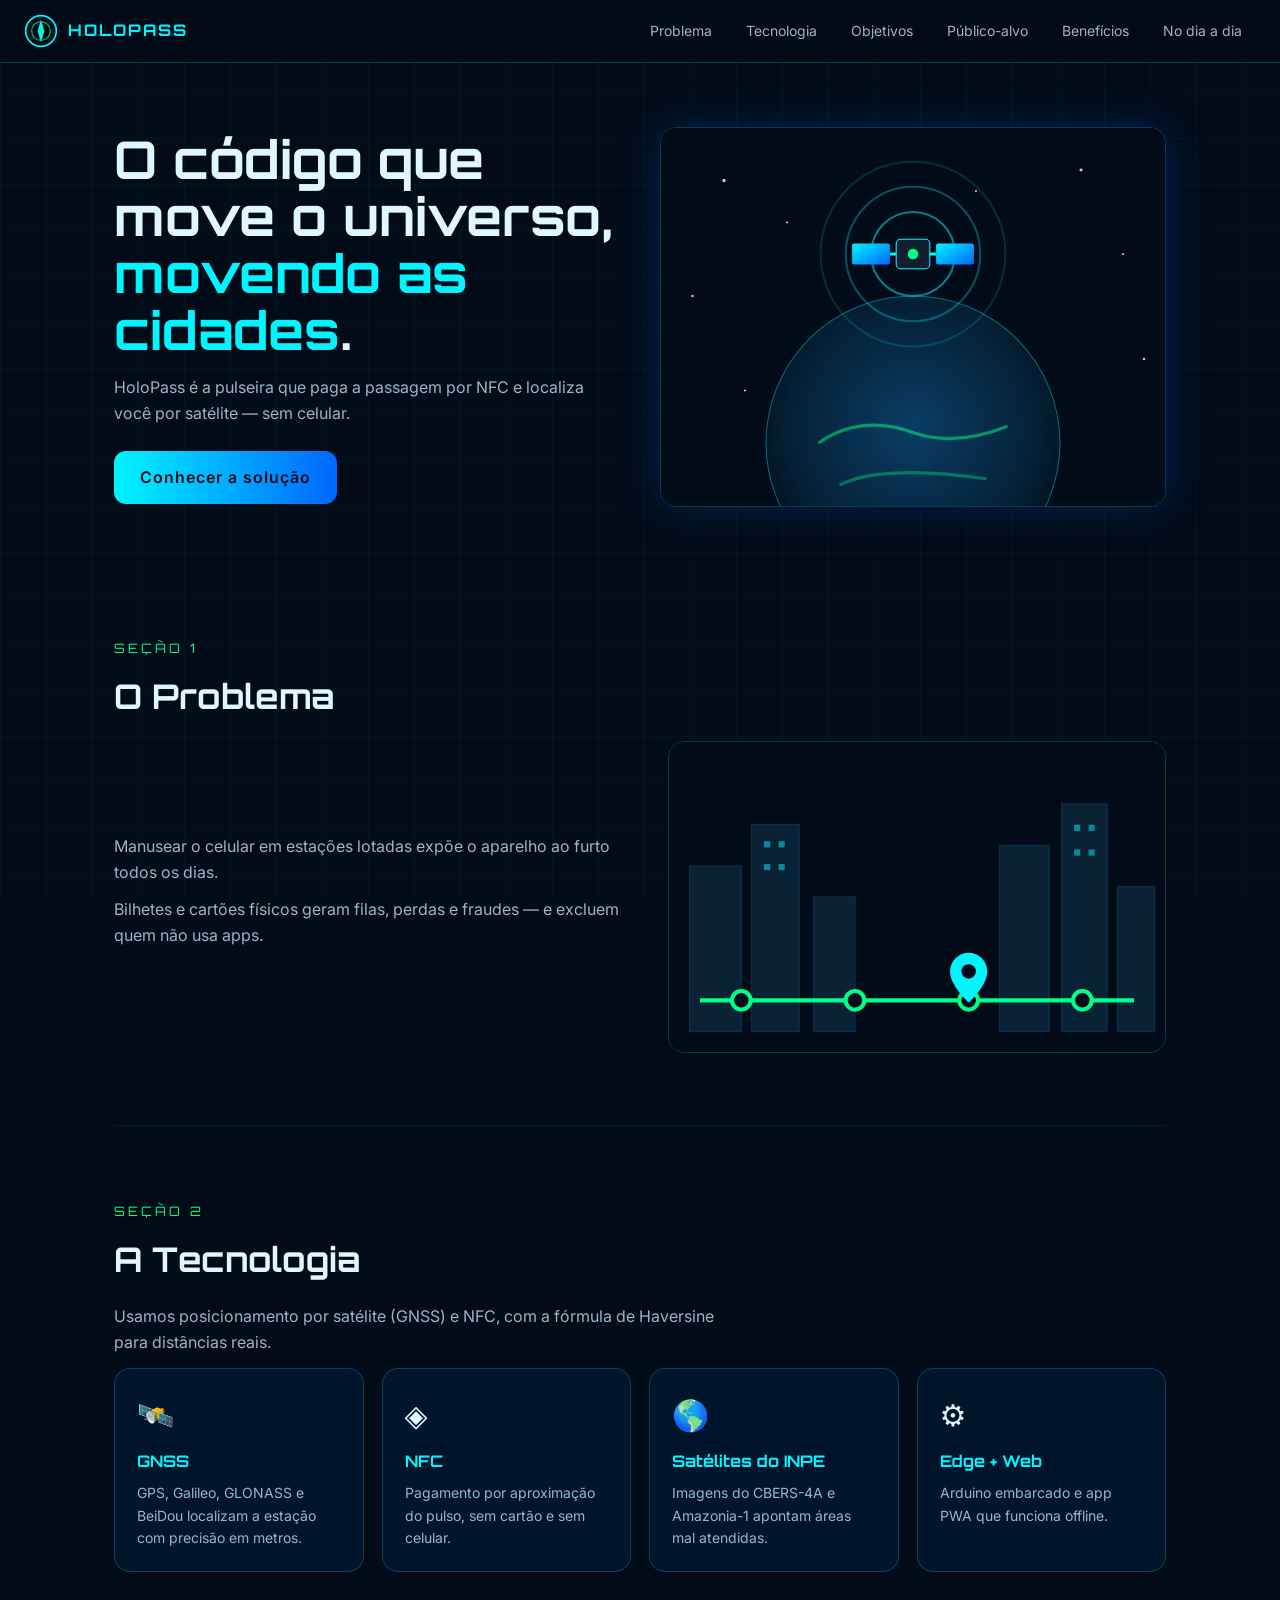
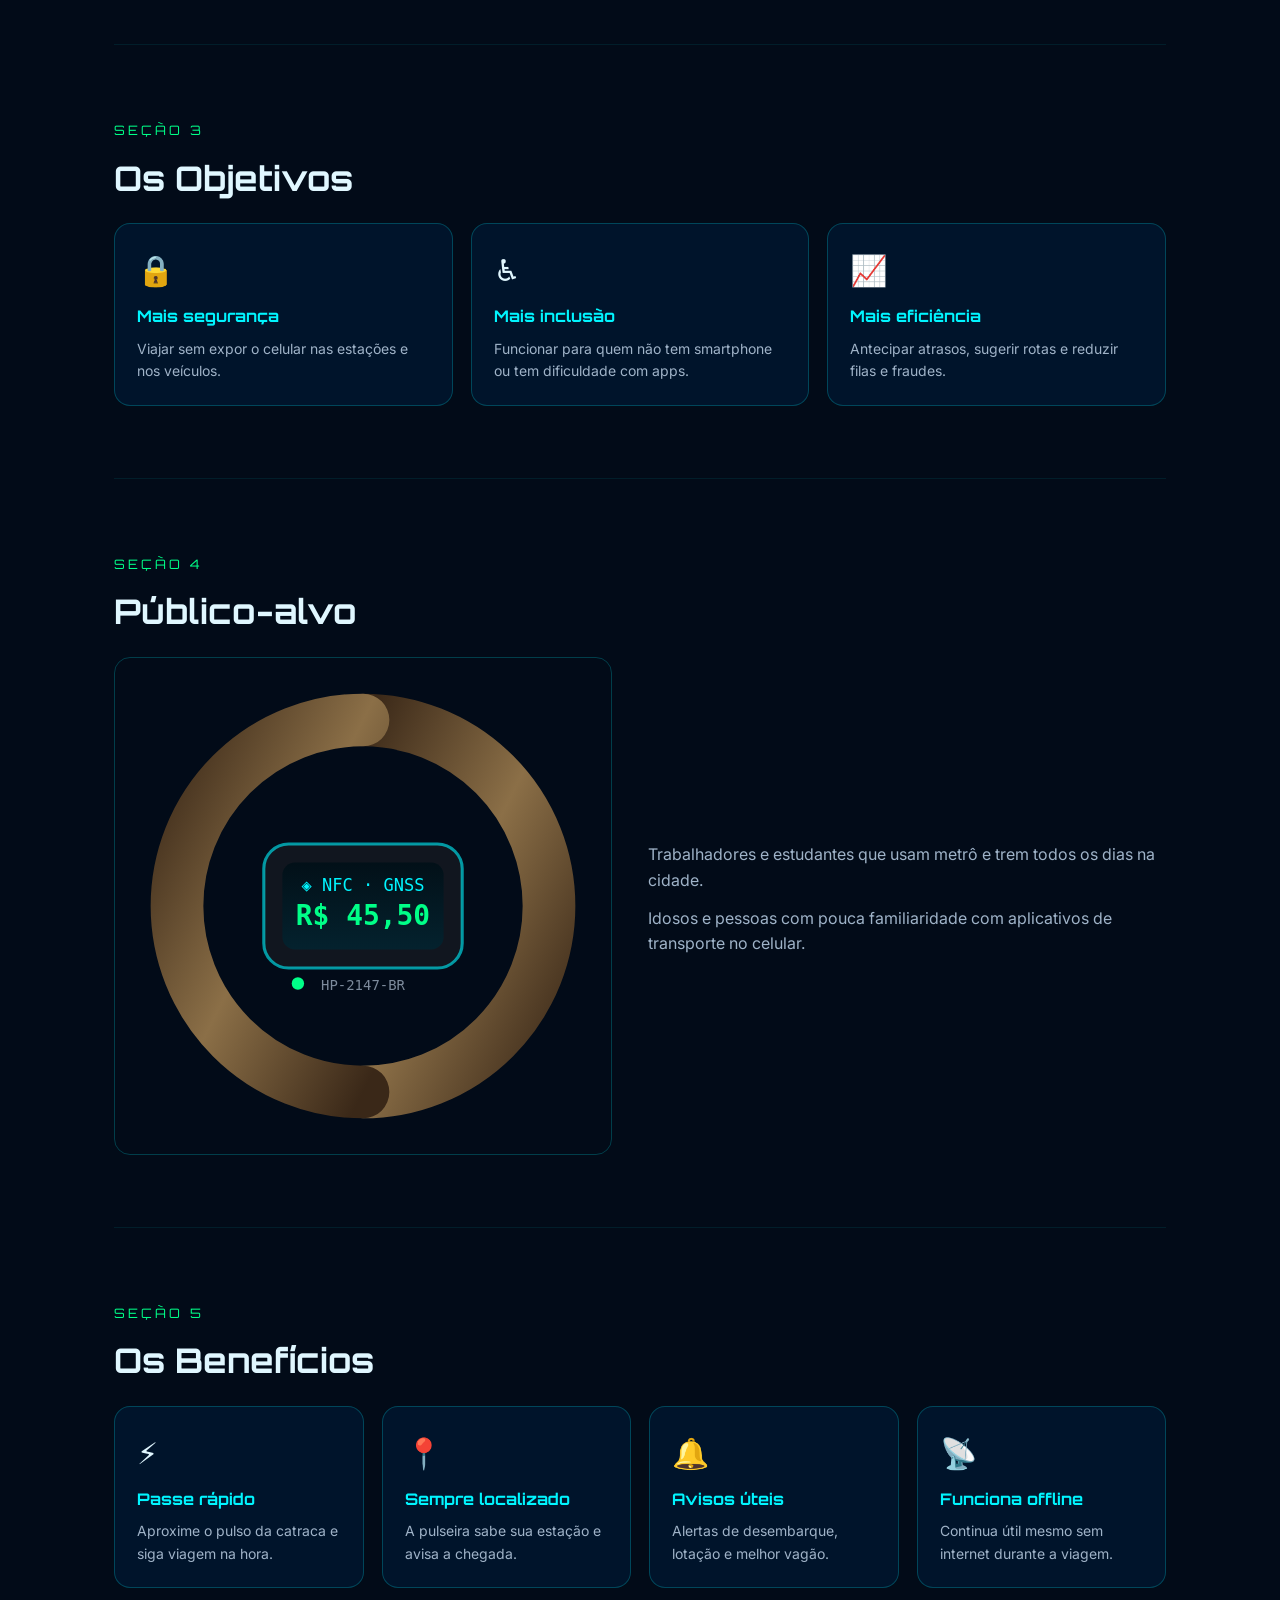
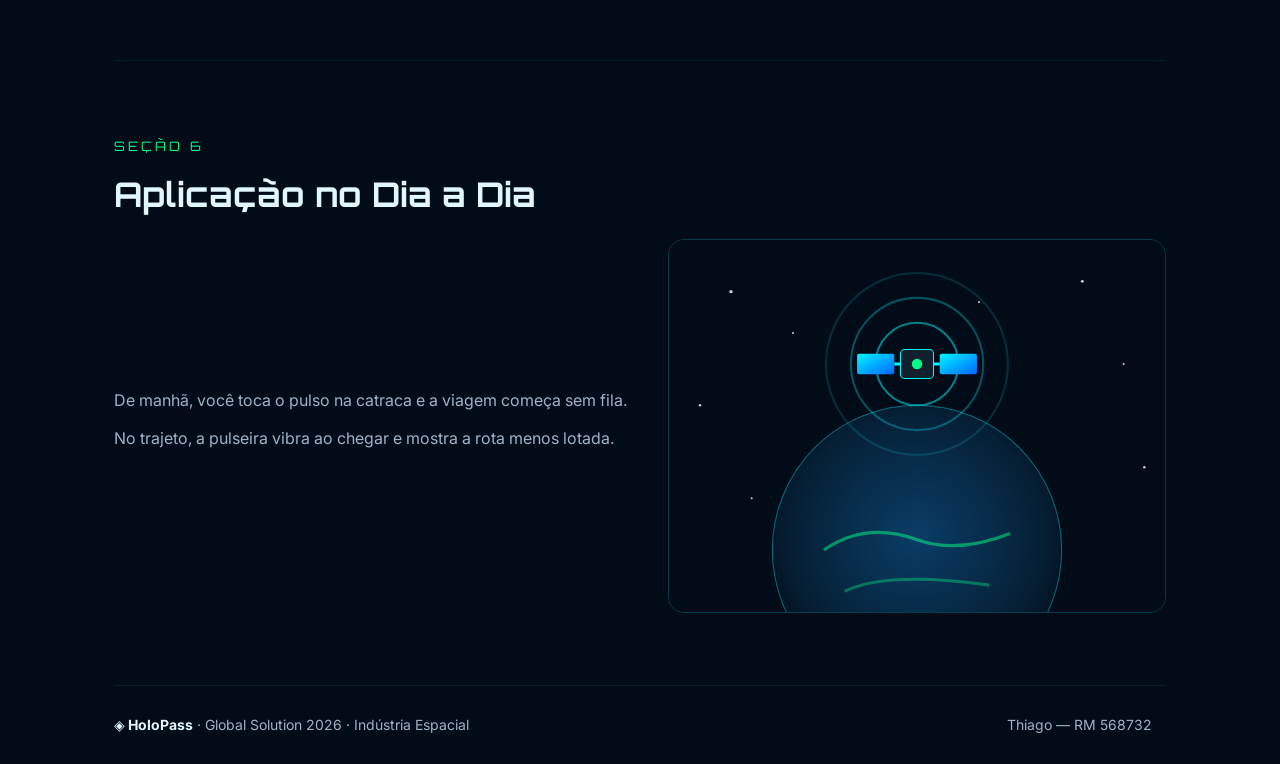
==== front-end-landing/index.html @ 4f161c86 "chore: registrar baseline recebido" ====
<!DOCTYPE html>
<html lang="pt-BR">
<head>
  <meta charset="UTF-8">
  <meta name="viewport" content="width=device-width, initial-scale=1.0">
  <title>HoloPass — Transporte por Satélite | Landing Page</title>
  <meta name="description" content="HoloPass: pulseira inteligente que usa satélite (GNSS) e NFC para o transporte público.">

  <!-- Google Fonts -->
  <link rel="preconnect" href="https://fonts.googleapis.com">
  <link rel="preconnect" href="https://fonts.gstatic.com" crossorigin>
  <link href="https://fonts.googleapis.com/css2?family=Orbitron:wght@500;700;900&family=Inter:wght@400;600&display=swap" rel="stylesheet">

  <!-- Reset + estilos (separação conteúdo/estilo) -->
  <link rel="stylesheet" href="css/reset.css">
  <link rel="stylesheet" href="css/style.css">
  <link rel="icon" type="image/svg+xml" href="img/logo.svg">
</head>
<body>

  <!-- ===== NAVEGAÇÃO ===== -->
  <header class="nav">
    <div class="nav__brand">
      <img src="img/logo.svg" alt="Logo do HoloPass">
      <span>HOLOPASS</span>
    </div>
    <nav class="nav__menu" aria-label="Navegação principal">
      <a href="#problema">Problema</a>
      <a href="#tecnologia">Tecnologia</a>
      <a href="#objetivos">Objetivos</a>
      <a href="#publico">Público-alvo</a>
      <a href="#beneficios">Benefícios</a>
      <a href="#aplicacao">No dia a dia</a>
    </nav>
  </header>

  <main class="container">

    <!-- ===== HERO ===== -->
    <section class="hero">
      <div class="hero__content">
        <h1>O código que move o universo, <span>movendo as cidades</span>.</h1>
        <p>HoloPass é a pulseira que paga a passagem por NFC e localiza você por satélite — sem celular.</p>
        <a class="btn" href="#problema">Conhecer a solução</a>
      </div>
      <div class="hero__media">
        <img src="img/hero-satellite.svg" alt="Satélite GNSS emitindo sinal de posicionamento para a Terra">
      </div>
    </section>

    <!-- ===== 1. PROBLEMA ===== -->
    <section class="section" id="problema">
      <span class="section__tag">Seção 1</span>
      <h2 class="section__title">O Problema</h2>
      <div class="split">
        <div class="split__text">
          <p>Manusear o celular em estações lotadas expõe o aparelho ao furto todos os dias.</p>
          <p>Bilhetes e cartões físicos geram filas, perdas e fraudes — e excluem quem não usa apps.</p>
        </div>
        <div class="split__media">
          <img src="img/city-metro.svg" alt="Cidade com linha de metrô e estações conectadas">
        </div>
      </div>
    </section>

    <!-- ===== 2. TECNOLOGIA ===== -->
    <section class="section" id="tecnologia">
      <span class="section__tag">Seção 2</span>
      <h2 class="section__title">A Tecnologia</h2>
      <p>Usamos posicionamento por satélite (GNSS) e NFC, com a fórmula de Haversine para distâncias reais.</p>
      <div class="cards">
        <article class="card">
          <div class="card__icon">🛰️</div>
          <h3>GNSS</h3>
          <p>GPS, Galileo, GLONASS e BeiDou localizam a estação com precisão em metros.</p>
        </article>
        <article class="card">
          <div class="card__icon">◈</div>
          <h3>NFC</h3>
          <p>Pagamento por aproximação do pulso, sem cartão e sem celular.</p>
        </article>
        <article class="card">
          <div class="card__icon">🌎</div>
          <h3>Satélites do INPE</h3>
          <p>Imagens do CBERS-4A e Amazonia-1 apontam áreas mal atendidas.</p>
        </article>
        <article class="card">
          <div class="card__icon">⚙️</div>
          <h3>Edge + Web</h3>
          <p>Arduino embarcado e app PWA que funciona offline.</p>
        </article>
      </div>
    </section>

    <!-- ===== 3. OBJETIVOS ===== -->
    <section class="section" id="objetivos">
      <span class="section__tag">Seção 3</span>
      <h2 class="section__title">Os Objetivos</h2>
      <div class="cards">
        <article class="card">
          <div class="card__icon">🔒</div>
          <h3>Mais segurança</h3>
          <p>Viajar sem expor o celular nas estações e nos veículos.</p>
        </article>
        <article class="card">
          <div class="card__icon">♿</div>
          <h3>Mais inclusão</h3>
          <p>Funcionar para quem não tem smartphone ou tem dificuldade com apps.</p>
        </article>
        <article class="card">
          <div class="card__icon">📈</div>
          <h3>Mais eficiência</h3>
          <p>Antecipar atrasos, sugerir rotas e reduzir filas e fraudes.</p>
        </article>
      </div>
    </section>

    <!-- ===== 4. PÚBLICO-ALVO ===== -->
    <section class="section" id="publico">
      <span class="section__tag">Seção 4</span>
      <h2 class="section__title">Público-alvo</h2>
      <div class="split split--reverse">
        <div class="split__text">
          <p>Trabalhadores e estudantes que usam metrô e trem todos os dias na cidade.</p>
          <p>Idosos e pessoas com pouca familiaridade com aplicativos de transporte no celular.</p>
        </div>
        <div class="split__media">
          <img src="img/bracelet.svg" alt="Pulseira HoloPass com display mostrando saldo e antena NFC">
        </div>
      </div>
    </section>

    <!-- ===== 5. BENEFÍCIOS ===== -->
    <section class="section" id="beneficios">
      <span class="section__tag">Seção 5</span>
      <h2 class="section__title">Os Benefícios</h2>
      <div class="cards">
        <article class="card">
          <div class="card__icon">⚡</div>
          <h3>Passe rápido</h3>
          <p>Aproxime o pulso da catraca e siga viagem na hora.</p>
        </article>
        <article class="card">
          <div class="card__icon">📍</div>
          <h3>Sempre localizado</h3>
          <p>A pulseira sabe sua estação e avisa a chegada.</p>
        </article>
        <article class="card">
          <div class="card__icon">🔔</div>
          <h3>Avisos úteis</h3>
          <p>Alertas de desembarque, lotação e melhor vagão.</p>
        </article>
        <article class="card">
          <div class="card__icon">📡</div>
          <h3>Funciona offline</h3>
          <p>Continua útil mesmo sem internet durante a viagem.</p>
        </article>
      </div>
    </section>

    <!-- ===== 6. APLICAÇÃO NO DIA A DIA ===== -->
    <section class="section" id="aplicacao">
      <span class="section__tag">Seção 6</span>
      <h2 class="section__title">Aplicação no Dia a Dia</h2>
      <div class="split">
        <div class="split__text">
          <p>De manhã, você toca o pulso na catraca e a viagem começa sem fila.</p>
          <p>No trajeto, a pulseira vibra ao chegar e mostra a rota menos lotada.</p>
        </div>
        <div class="split__media">
          <img src="img/hero-satellite.svg" alt="Satélite acompanhando a viagem do usuário em tempo real">
        </div>
      </div>
    </section>

  </main>

  <!-- ===== RODAPÉ PADRONIZADO ===== -->
  <footer class="footer">
    <div class="footer__brand">
      <strong>◈ HoloPass</strong> · Global Solution 2026 · Indústria Espacial
    </div>
    <div class="footer__team">
      <span>Thiago — RM 568732</span>
    </div>
  </footer>

</body>
</html>
---- front-end-landing/css/style.css ----
/* ============================================================
   HoloPass — Landing Page · style.css
   Front-End Design · Global Solution 2026 · FIAP
   Variáveis CSS + Flexbox + Google Fonts
   ============================================================ */

/* ---------- Variáveis de cor e tipografia ---------- */
:root {
  --cyan:      #00f5ff;
  --blue:      #0066ff;
  --green:     #00ff88;
  --gold:      #ffd700;
  --bg:        #020b18;
  --bg-soft:   #06182b;
  --panel:     rgba(0, 30, 60, 0.55);
  --border:    rgba(0, 245, 255, 0.22);
  --text:      #e0f7ff;
  --text-dim:  #9fb3c8;
  --radius:    16px;
  --max:       1100px;
  --font-title: 'Orbitron', sans-serif;
  --font-body:  'Inter', system-ui, sans-serif;
}

body {
  font-family: var(--font-body);
  background: var(--bg);
  color: var(--text);
}

/* fundo com grade holográfica sutil */
body::before {
  content: "";
  position: fixed;
  inset: 0;
  background-image:
    linear-gradient(rgba(0, 245, 255, 0.04) 1px, transparent 1px),
    linear-gradient(90deg, rgba(0, 245, 255, 0.04) 1px, transparent 1px);
  background-size: 46px 46px;
  pointer-events: none;
  z-index: 0;
}

/* ---------- Navegação (Flexbox, fixa no topo) ---------- */
.nav {
  position: sticky;
  top: 0;
  z-index: 10;
  display: flex;
  align-items: center;
  justify-content: space-between;
  gap: 16px;
  padding: 12px 24px;
  background: rgba(2, 11, 24, 0.92);
  border-bottom: 1px solid var(--border);
  backdrop-filter: blur(8px);
}

.nav__brand {
  display: flex;
  align-items: center;
  gap: 10px;
}

.nav__brand img { width: 34px; height: 34px; }

.nav__brand span {
  font-family: var(--font-title);
  font-weight: 700;
  letter-spacing: 2px;
  color: var(--cyan);
}

.nav__menu {
  display: flex;
  flex-wrap: wrap;
  gap: 6px;
}

.nav__menu a {
  display: block;
  padding: 8px 14px;
  border-radius: 10px;
  font-size: 14px;
  color: var(--text-dim);
  transition: color 0.2s, background 0.2s, box-shadow 0.2s;
}

.nav__menu a:hover,
.nav__menu a:focus {
  color: var(--bg);
  background: var(--cyan);
  box-shadow: 0 0 16px rgba(0, 245, 255, 0.5);
}

/* ---------- Estrutura geral ---------- */
.container {
  width: 100%;
  max-width: var(--max);
  margin: 0 auto;
  padding: 0 24px;
  position: relative;
  z-index: 1;
}

.section {
  padding: 72px 0;
  border-bottom: 1px solid rgba(0, 245, 255, 0.08);
  scroll-margin-top: 72px;   /* compensa a nav fixa ao usar âncoras */
}

.section__tag {
  font-family: var(--font-title);
  font-size: 13px;
  letter-spacing: 3px;
  color: var(--green);
  text-transform: uppercase;
}

.section__title {
  font-family: var(--font-title);
  font-size: clamp(24px, 4vw, 34px);
  margin: 8px 0 18px;
  color: var(--text);
}

/* destaca a seção quando ela é o alvo de um link do menu */
.section:target .section__title {
  color: var(--cyan);
  text-shadow: 0 0 18px rgba(0, 245, 255, 0.45);
}

.section p {
  max-width: 60ch;
  color: var(--text-dim);
  margin-bottom: 12px;
}

/* ---------- HERO (Flexbox) ---------- */
.hero {
  display: flex;
  flex-wrap: wrap;
  align-items: center;
  gap: 40px;
  padding: 64px 0 56px;
}

.hero__content { flex: 1 1 320px; }

.hero__content h1 {
  font-family: var(--font-title);
  font-size: clamp(30px, 6vw, 52px);
  line-height: 1.1;
  margin-bottom: 16px;
}

.hero__content h1 span { color: var(--cyan); }

.hero__content p {
  color: var(--text-dim);
  max-width: 52ch;
  margin-bottom: 24px;
}

.hero__media { flex: 1 1 320px; }

.hero__media img {
  width: 100%;
  border-radius: var(--radius);
  border: 1px solid var(--border);
  box-shadow: 0 0 40px rgba(0, 102, 255, 0.25);
}

.btn {
  display: inline-block;
  padding: 14px 26px;
  border-radius: 12px;
  font-weight: 600;
  letter-spacing: 1px;
  color: var(--bg);
  background: linear-gradient(90deg, var(--cyan), var(--blue));
  transition: transform 0.2s, box-shadow 0.2s;
}

.btn:hover,
.btn:focus {
  transform: translateY(-2px);
  box-shadow: 0 8px 26px rgba(0, 245, 255, 0.4);
}

/* ---------- Layout de seção com imagem (Flexbox) ---------- */
.split {
  display: flex;
  flex-wrap: wrap;
  align-items: center;
  gap: 36px;
}

.split--reverse { flex-direction: row-reverse; }

.split__text { flex: 1 1 320px; }

.split__media { flex: 1 1 300px; }

.split__media img {
  width: 100%;
  border-radius: var(--radius);
  border: 1px solid var(--border);
}

/* ---------- Grade de cards (Flexbox) ---------- */
.cards {
  display: flex;
  flex-wrap: wrap;
  gap: 18px;
}

.card {
  flex: 1 1 240px;
  background: var(--panel);
  border: 1px solid var(--border);
  border-radius: var(--radius);
  padding: 22px;
  transition: transform 0.2s, border-color 0.2s;
}

.card:hover {
  transform: translateY(-4px);
  border-color: var(--cyan);
}

.card__icon {
  font-size: 30px;
  margin-bottom: 10px;
}

.card h3 {
  font-family: var(--font-title);
  font-size: 16px;
  margin-bottom: 8px;
  color: var(--cyan);
}

.card p {
  font-size: 14px;
  margin: 0;
}

/* ---------- Rodapé padronizado (Flexbox) ---------- */
.footer {
  position: relative;
  z-index: 1;
  display: flex;
  flex-wrap: wrap;
  align-items: center;
  justify-content: space-between;
  gap: 16px;
  padding: 28px 24px;
  max-width: var(--max);
  margin: 0 auto;
  color: var(--text-dim);
  font-size: 14px;
}

.footer strong { color: var(--text); }

.footer__team span {
  display: inline-block;
  margin-right: 14px;
}

/* ---------- Responsivo ---------- */
@media (max-width: 640px) {
  .nav { flex-direction: column; align-items: flex-start; }
  .section { padding: 52px 0; }
}
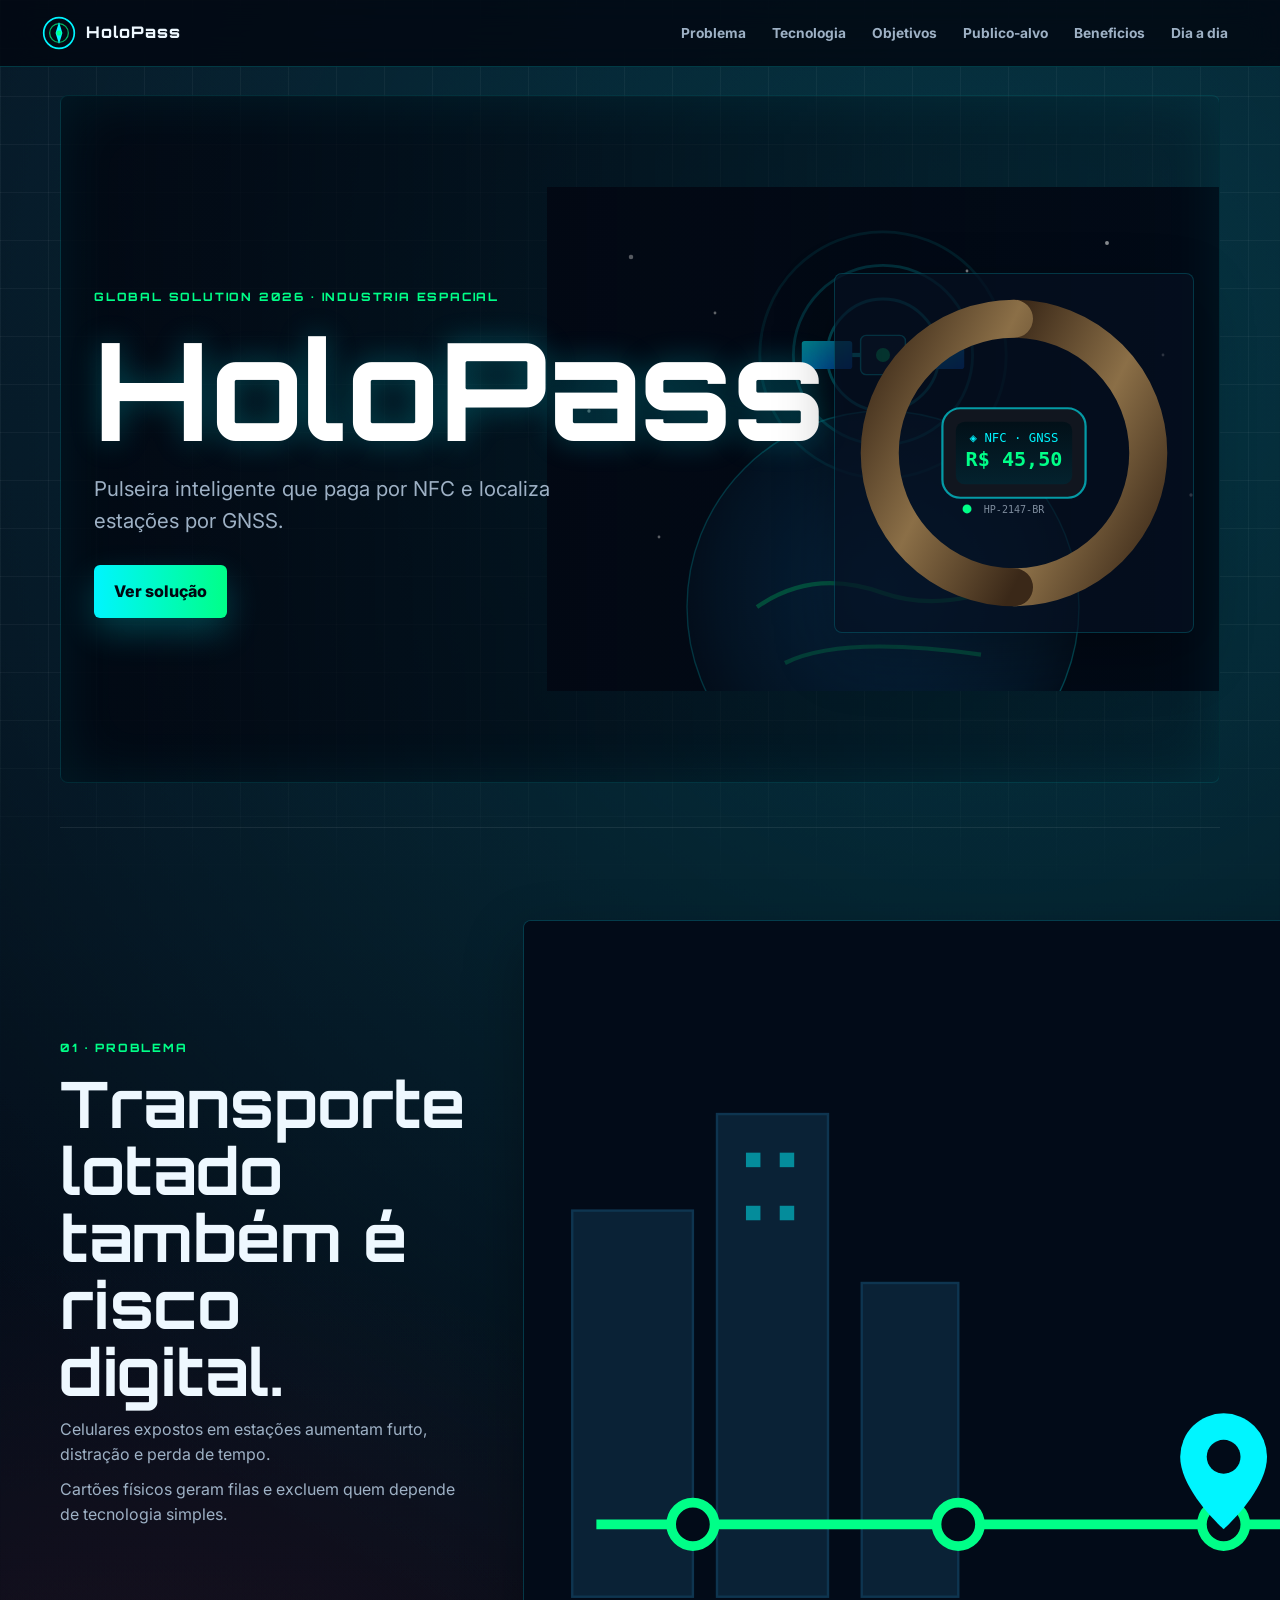
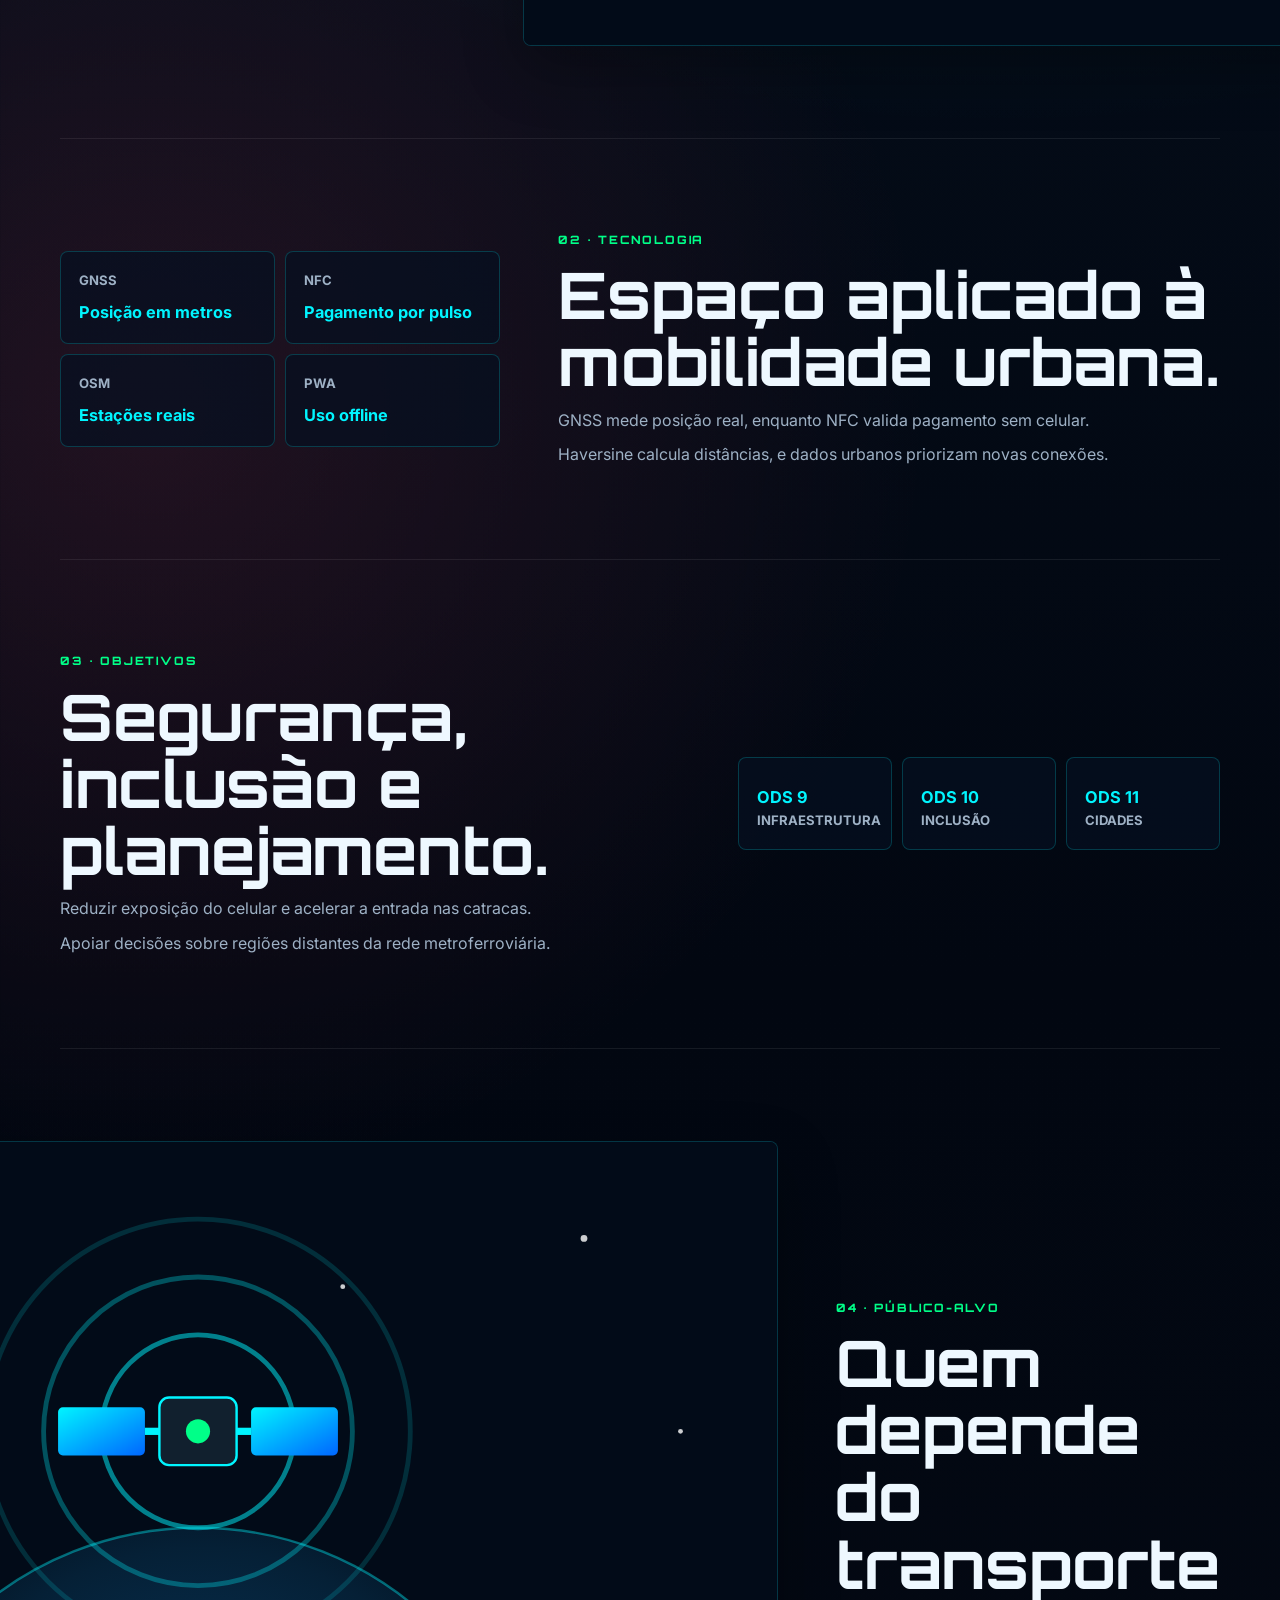
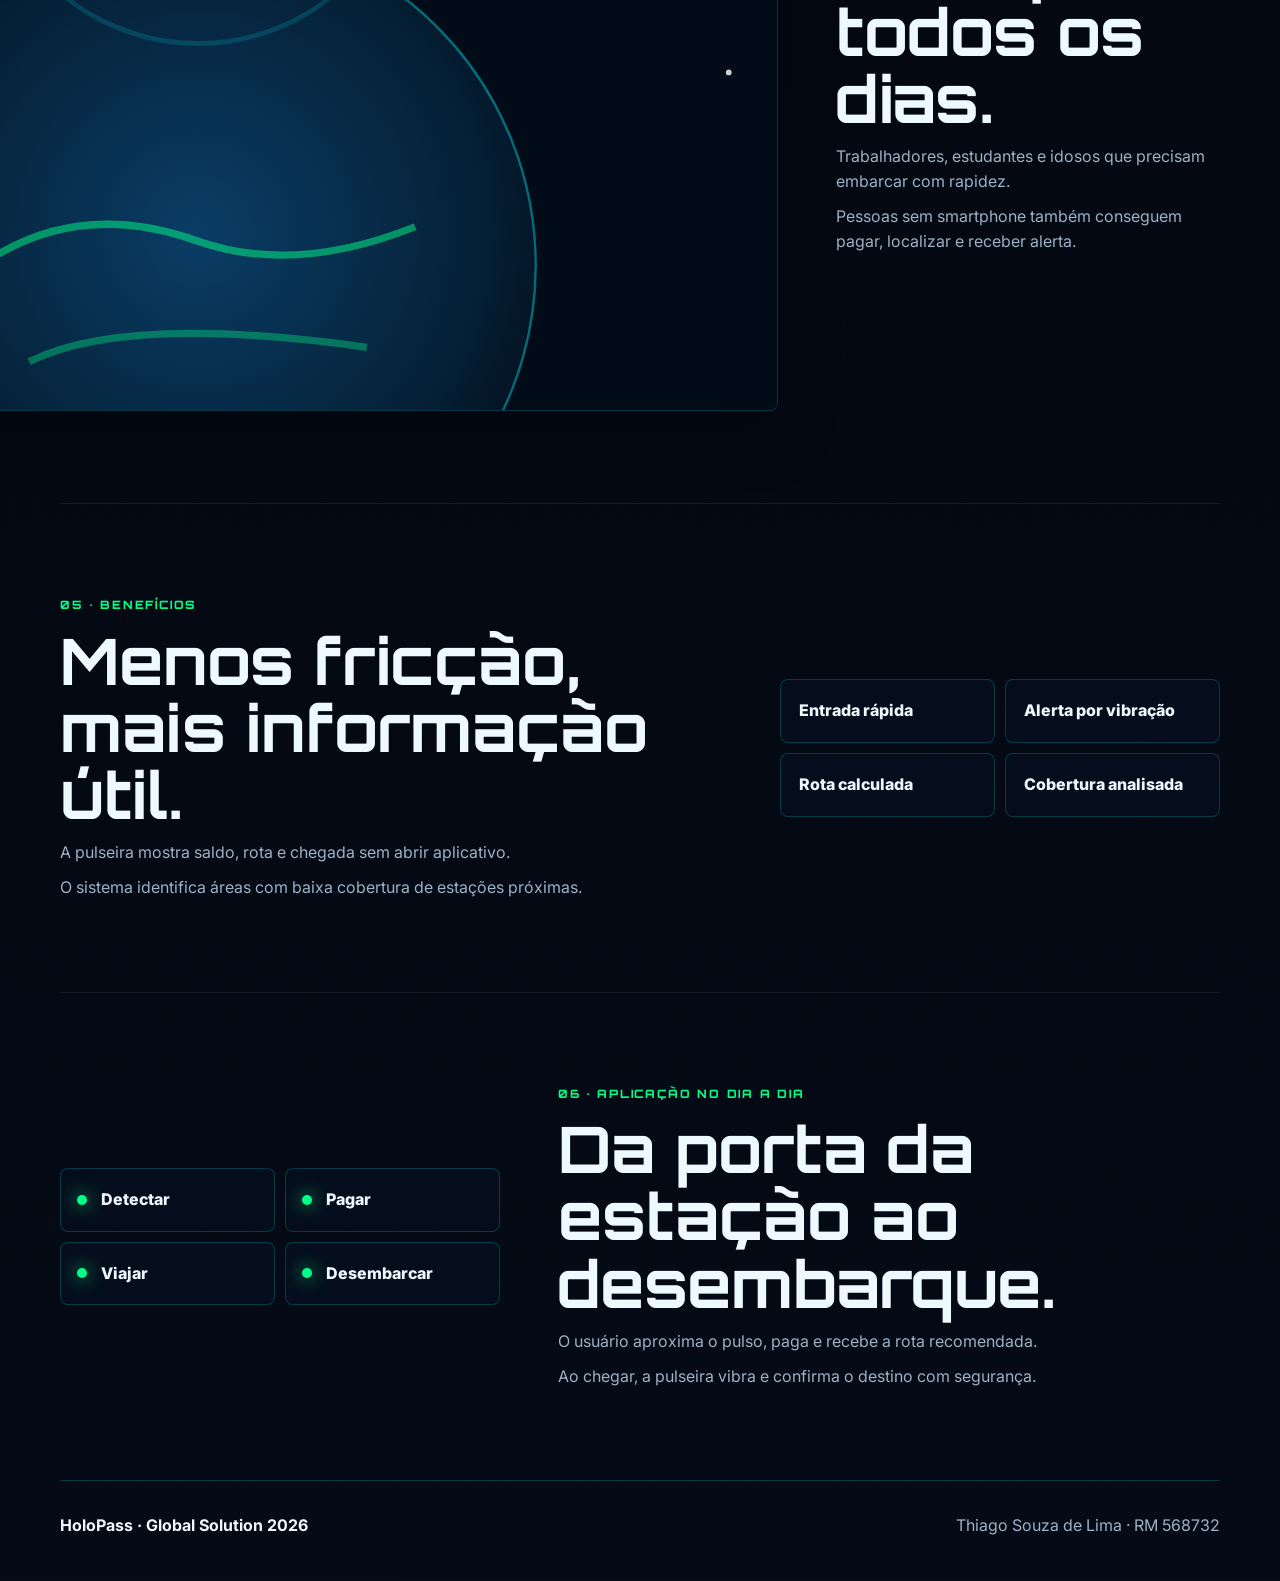
==== commit 3abd7572: "feat: reforcar dados reais e entrega final HoloPass" ====
--- a/front-end-landing/index.html
+++ b/front-end-landing/index.html
@@ -3,187 +3,142 @@
 <head>
   <meta charset="UTF-8">
   <meta name="viewport" content="width=device-width, initial-scale=1.0">
-  <title>HoloPass — Transporte por Satélite | Landing Page</title>
-  <meta name="description" content="HoloPass: pulseira inteligente que usa satélite (GNSS) e NFC para o transporte público.">
+  <title>HoloPass | Mobilidade GNSS e NFC</title>
+  <meta name="description" content="HoloPass: pulseira inteligente com GNSS, NFC e dados urbanos para mobilidade publica.">
 
-  <!-- Google Fonts -->
   <link rel="preconnect" href="https://fonts.googleapis.com">
   <link rel="preconnect" href="https://fonts.gstatic.com" crossorigin>
-  <link href="https://fonts.googleapis.com/css2?family=Orbitron:wght@500;700;900&family=Inter:wght@400;600&display=swap" rel="stylesheet">
+  <link href="https://fonts.googleapis.com/css2?family=Inter:wght@400;600;700;800&family=Orbitron:wght@600;800&display=swap" rel="stylesheet">
 
-  <!-- Reset + estilos (separação conteúdo/estilo) -->
   <link rel="stylesheet" href="css/reset.css">
   <link rel="stylesheet" href="css/style.css">
   <link rel="icon" type="image/svg+xml" href="img/logo.svg">
 </head>
 <body>
-
-  <!-- ===== NAVEGAÇÃO ===== -->
-  <header class="nav">
-    <div class="nav__brand">
+  <header class="topbar">
+    <a class="brand" href="#inicio" aria-label="Voltar ao inicio">
       <img src="img/logo.svg" alt="Logo do HoloPass">
-      <span>HOLOPASS</span>
-    </div>
-    <nav class="nav__menu" aria-label="Navegação principal">
+      <span>HoloPass</span>
+    </a>
+    <nav class="nav" aria-label="Navegacao principal">
       <a href="#problema">Problema</a>
       <a href="#tecnologia">Tecnologia</a>
       <a href="#objetivos">Objetivos</a>
-      <a href="#publico">Público-alvo</a>
-      <a href="#beneficios">Benefícios</a>
-      <a href="#aplicacao">No dia a dia</a>
+      <a href="#publico">Publico-alvo</a>
+      <a href="#beneficios">Beneficios</a>
+      <a href="#aplicacao">Dia a dia</a>
     </nav>
   </header>
 
-  <main class="container">
-
-    <!-- ===== HERO ===== -->
-    <section class="hero">
+  <main id="inicio">
+    <section class="hero" aria-labelledby="hero-title">
+      <div class="hero__backdrop" aria-hidden="true"></div>
       <div class="hero__content">
-        <h1>O código que move o universo, <span>movendo as cidades</span>.</h1>
-        <p>HoloPass é a pulseira que paga a passagem por NFC e localiza você por satélite — sem celular.</p>
-        <a class="btn" href="#problema">Conhecer a solução</a>
+        <p class="eyebrow">Global Solution 2026 · Industria Espacial</p>
+        <h1 id="hero-title">HoloPass</h1>
+        <p class="hero__lead">Pulseira inteligente que paga por NFC e localiza estações por GNSS.</p>
+        <a class="hero__button" href="#problema">Ver solução</a>
       </div>
-      <div class="hero__media">
-        <img src="img/hero-satellite.svg" alt="Satélite GNSS emitindo sinal de posicionamento para a Terra">
+      <div class="hero__device">
+        <img src="img/bracelet.svg" alt="Pulseira HoloPass com display de saldo e area NFC">
       </div>
     </section>
 
-    <!-- ===== 1. PROBLEMA ===== -->
-    <section class="section" id="problema">
-      <span class="section__tag">Seção 1</span>
-      <h2 class="section__title">O Problema</h2>
-      <div class="split">
-        <div class="split__text">
-          <p>Manusear o celular em estações lotadas expõe o aparelho ao furto todos os dias.</p>
-          <p>Bilhetes e cartões físicos geram filas, perdas e fraudes — e excluem quem não usa apps.</p>
-        </div>
-        <div class="split__media">
-          <img src="img/city-metro.svg" alt="Cidade com linha de metrô e estações conectadas">
-        </div>
+    <section class="section section--problem" id="problema">
+      <div class="section__content">
+        <p class="section__kicker">01 · Problema</p>
+        <h2>Transporte lotado também é risco digital.</h2>
+        <p>Celulares expostos em estações aumentam furto, distração e perda de tempo.</p>
+        <p>Cartões físicos geram filas e excluem quem depende de tecnologia simples.</p>
       </div>
+      <img src="img/city-metro.svg" alt="Cidade conectada por linhas de metrô e trem">
     </section>
 
-    <!-- ===== 2. TECNOLOGIA ===== -->
     <section class="section" id="tecnologia">
-      <span class="section__tag">Seção 2</span>
-      <h2 class="section__title">A Tecnologia</h2>
-      <p>Usamos posicionamento por satélite (GNSS) e NFC, com a fórmula de Haversine para distâncias reais.</p>
-      <div class="cards">
-        <article class="card">
-          <div class="card__icon">🛰️</div>
-          <h3>GNSS</h3>
-          <p>GPS, Galileo, GLONASS e BeiDou localizam a estação com precisão em metros.</p>
+      <div class="section__content">
+        <p class="section__kicker">02 · Tecnologia</p>
+        <h2>Espaço aplicado à mobilidade urbana.</h2>
+        <p>GNSS mede posição real, enquanto NFC valida pagamento sem celular.</p>
+        <p>Haversine calcula distâncias, e dados urbanos priorizam novas conexões.</p>
+      </div>
+      <div class="feature-row">
+        <article>
+          <span>GNSS</span>
+          <strong>Posição em metros</strong>
         </article>
-        <article class="card">
-          <div class="card__icon">◈</div>
-          <h3>NFC</h3>
-          <p>Pagamento por aproximação do pulso, sem cartão e sem celular.</p>
+        <article>
+          <span>NFC</span>
+          <strong>Pagamento por pulso</strong>
         </article>
-        <article class="card">
-          <div class="card__icon">🌎</div>
-          <h3>Satélites do INPE</h3>
-          <p>Imagens do CBERS-4A e Amazonia-1 apontam áreas mal atendidas.</p>
+        <article>
+          <span>OSM</span>
+          <strong>Estações reais</strong>
         </article>
-        <article class="card">
-          <div class="card__icon">⚙️</div>
-          <h3>Edge + Web</h3>
-          <p>Arduino embarcado e app PWA que funciona offline.</p>
+        <article>
+          <span>PWA</span>
+          <strong>Uso offline</strong>
         </article>
       </div>
     </section>
 
-    <!-- ===== 3. OBJETIVOS ===== -->
-    <section class="section" id="objetivos">
-      <span class="section__tag">Seção 3</span>
-      <h2 class="section__title">Os Objetivos</h2>
-      <div class="cards">
-        <article class="card">
-          <div class="card__icon">🔒</div>
-          <h3>Mais segurança</h3>
-          <p>Viajar sem expor o celular nas estações e nos veículos.</p>
-        </article>
-        <article class="card">
-          <div class="card__icon">♿</div>
-          <h3>Mais inclusão</h3>
-          <p>Funcionar para quem não tem smartphone ou tem dificuldade com apps.</p>
-        </article>
-        <article class="card">
-          <div class="card__icon">📈</div>
-          <h3>Mais eficiência</h3>
-          <p>Antecipar atrasos, sugerir rotas e reduzir filas e fraudes.</p>
-        </article>
+    <section class="section section--objectives" id="objetivos">
+      <div class="section__content">
+        <p class="section__kicker">03 · Objetivos</p>
+        <h2>Segurança, inclusão e planejamento.</h2>
+        <p>Reduzir exposição do celular e acelerar a entrada nas catracas.</p>
+        <p>Apoiar decisões sobre regiões distantes da rede metroferroviária.</p>
+      </div>
+      <div class="metrics" aria-label="Indicadores do produto">
+        <div><strong>ODS 9</strong><span>Infraestrutura</span></div>
+        <div><strong>ODS 10</strong><span>Inclusão</span></div>
+        <div><strong>ODS 11</strong><span>Cidades</span></div>
       </div>
     </section>
 
-    <!-- ===== 4. PÚBLICO-ALVO ===== -->
     <section class="section" id="publico">
-      <span class="section__tag">Seção 4</span>
-      <h2 class="section__title">Público-alvo</h2>
-      <div class="split split--reverse">
-        <div class="split__text">
-          <p>Trabalhadores e estudantes que usam metrô e trem todos os dias na cidade.</p>
-          <p>Idosos e pessoas com pouca familiaridade com aplicativos de transporte no celular.</p>
-        </div>
-        <div class="split__media">
-          <img src="img/bracelet.svg" alt="Pulseira HoloPass com display mostrando saldo e antena NFC">
-        </div>
+      <div class="section__content">
+        <p class="section__kicker">04 · Público-alvo</p>
+        <h2>Quem depende do transporte todos os dias.</h2>
+        <p>Trabalhadores, estudantes e idosos que precisam embarcar com rapidez.</p>
+        <p>Pessoas sem smartphone também conseguem pagar, localizar e receber alerta.</p>
+      </div>
+      <img src="img/hero-satellite.svg" alt="Satélite GNSS enviando sinal de localização para a cidade">
+    </section>
+
+    <section class="section section--benefits" id="beneficios">
+      <div class="section__content">
+        <p class="section__kicker">05 · Benefícios</p>
+        <h2>Menos fricção, mais informação útil.</h2>
+        <p>A pulseira mostra saldo, rota e chegada sem abrir aplicativo.</p>
+        <p>O sistema identifica áreas com baixa cobertura de estações próximas.</p>
+      </div>
+      <div class="benefit-list">
+        <span>Entrada rápida</span>
+        <span>Alerta por vibração</span>
+        <span>Rota calculada</span>
+        <span>Cobertura analisada</span>
       </div>
     </section>
 
-    <!-- ===== 5. BENEFÍCIOS ===== -->
-    <section class="section" id="beneficios">
-      <span class="section__tag">Seção 5</span>
-      <h2 class="section__title">Os Benefícios</h2>
-      <div class="cards">
-        <article class="card">
-          <div class="card__icon">⚡</div>
-          <h3>Passe rápido</h3>
-          <p>Aproxime o pulso da catraca e siga viagem na hora.</p>
-        </article>
-        <article class="card">
-          <div class="card__icon">📍</div>
-          <h3>Sempre localizado</h3>
-          <p>A pulseira sabe sua estação e avisa a chegada.</p>
-        </article>
-        <article class="card">
-          <div class="card__icon">🔔</div>
-          <h3>Avisos úteis</h3>
-          <p>Alertas de desembarque, lotação e melhor vagão.</p>
-        </article>
-        <article class="card">
-          <div class="card__icon">📡</div>
-          <h3>Funciona offline</h3>
-          <p>Continua útil mesmo sem internet durante a viagem.</p>
-        </article>
+    <section class="section section--daily" id="aplicacao">
+      <div class="section__content">
+        <p class="section__kicker">06 · Aplicação no dia a dia</p>
+        <h2>Da porta da estação ao desembarque.</h2>
+        <p>O usuário aproxima o pulso, paga e recebe a rota recomendada.</p>
+        <p>Ao chegar, a pulseira vibra e confirma o destino com segurança.</p>
+      </div>
+      <div class="timeline" aria-label="Fluxo de uso">
+        <span>Detectar</span>
+        <span>Pagar</span>
+        <span>Viajar</span>
+        <span>Desembarcar</span>
       </div>
     </section>
-
-    <!-- ===== 6. APLICAÇÃO NO DIA A DIA ===== -->
-    <section class="section" id="aplicacao">
-      <span class="section__tag">Seção 6</span>
-      <h2 class="section__title">Aplicação no Dia a Dia</h2>
-      <div class="split">
-        <div class="split__text">
-          <p>De manhã, você toca o pulso na catraca e a viagem começa sem fila.</p>
-          <p>No trajeto, a pulseira vibra ao chegar e mostra a rota menos lotada.</p>
-        </div>
-        <div class="split__media">
-          <img src="img/hero-satellite.svg" alt="Satélite acompanhando a viagem do usuário em tempo real">
-        </div>
-      </div>
-    </section>
-
   </main>
 
-  <!-- ===== RODAPÉ PADRONIZADO ===== -->
   <footer class="footer">
-    <div class="footer__brand">
-      <strong>◈ HoloPass</strong> · Global Solution 2026 · Indústria Espacial
-    </div>
-    <div class="footer__team">
-      <span>Thiago — RM 568732</span>
-    </div>
+    <strong>HoloPass · Global Solution 2026</strong>
+    <span>Thiago Souza de Lima · RM 568732</span>
   </footer>
-
 </body>
 </html>
--- a/front-end-landing/css/style.css
+++ b/front-end-landing/css/style.css
@@ -1,276 +1,366 @@
-/* ============================================================
-   HoloPass — Landing Page · style.css
-   Front-End Design · Global Solution 2026 · FIAP
-   Variáveis CSS + Flexbox + Google Fonts
-   ============================================================ */
-
-/* ---------- Variáveis de cor e tipografia ---------- */
+/* HoloPass Landing Page · Front-End Design · Global Solution 2026 */
+
 :root {
-  --cyan:      #00f5ff;
-  --blue:      #0066ff;
-  --green:     #00ff88;
-  --gold:      #ffd700;
-  --bg:        #020b18;
-  --bg-soft:   #06182b;
-  --panel:     rgba(0, 30, 60, 0.55);
-  --border:    rgba(0, 245, 255, 0.22);
-  --text:      #e0f7ff;
-  --text-dim:  #9fb3c8;
-  --radius:    16px;
-  --max:       1100px;
+  --cyan: #00f5ff;
+  --blue: #2454ff;
+  --green: #00ff88;
+  --yellow: #ffd45a;
+  --rose: #ff4f78;
+  --ink: #061020;
+  --night: #020711;
+  --panel: rgba(6, 16, 32, 0.72);
+  --line: rgba(0, 245, 255, 0.2);
+  --text: #eef8ff;
+  --muted: #9eb1c5;
+  --max: 1160px;
+  --radius: 8px;
   --font-title: 'Orbitron', sans-serif;
-  --font-body:  'Inter', system-ui, sans-serif;
+  --font-body: 'Inter', system-ui, sans-serif;
+}
+
+html {
+  scroll-behavior: smooth;
 }
 
 body {
+  min-height: 100vh;
   font-family: var(--font-body);
-  background: var(--bg);
   color: var(--text);
-}
-
-/* fundo com grade holográfica sutil */
+  background:
+    radial-gradient(circle at 78% 8%, rgba(0, 245, 255, 0.16), transparent 30%),
+    radial-gradient(circle at 12% 42%, rgba(255, 79, 120, 0.12), transparent 26%),
+    linear-gradient(180deg, #071322, var(--night) 54%, #050b16);
+}
+
 body::before {
   content: "";
   position: fixed;
   inset: 0;
+  z-index: -1;
   background-image:
-    linear-gradient(rgba(0, 245, 255, 0.04) 1px, transparent 1px),
-    linear-gradient(90deg, rgba(0, 245, 255, 0.04) 1px, transparent 1px);
-  background-size: 46px 46px;
-  pointer-events: none;
-  z-index: 0;
-}
-
-/* ---------- Navegação (Flexbox, fixa no topo) ---------- */
-.nav {
+    linear-gradient(rgba(255, 255, 255, 0.045) 1px, transparent 1px),
+    linear-gradient(90deg, rgba(255, 255, 255, 0.045) 1px, transparent 1px);
+  background-size: 48px 48px;
+  mask-image: linear-gradient(to bottom, black 0 78%, transparent);
+}
+
+.topbar {
   position: sticky;
   top: 0;
-  z-index: 10;
+  z-index: 20;
   display: flex;
   align-items: center;
   justify-content: space-between;
-  gap: 16px;
-  padding: 12px 24px;
-  background: rgba(2, 11, 24, 0.92);
-  border-bottom: 1px solid var(--border);
-  backdrop-filter: blur(8px);
-}
-
-.nav__brand {
+  gap: 18px;
+  padding: 14px clamp(18px, 4vw, 42px);
+  border-bottom: 1px solid var(--line);
+  background: rgba(2, 7, 17, 0.82);
+  backdrop-filter: blur(16px);
+}
+
+.brand {
   display: flex;
   align-items: center;
   gap: 10px;
-}
-
-.nav__brand img { width: 34px; height: 34px; }
-
-.nav__brand span {
+  color: var(--text);
   font-family: var(--font-title);
+  font-weight: 800;
+  letter-spacing: 1px;
+  text-decoration: none;
+}
+
+.brand img {
+  width: 34px;
+  height: 34px;
+}
+
+.nav {
+  display: flex;
+  flex-wrap: wrap;
+  justify-content: flex-end;
+  gap: 6px;
+}
+
+.nav a {
+  padding: 8px 10px;
+  color: var(--muted);
+  border-radius: 6px;
+  font-size: 0.86rem;
   font-weight: 700;
-  letter-spacing: 2px;
-  color: var(--cyan);
-}
-
-.nav__menu {
-  display: flex;
-  flex-wrap: wrap;
-  gap: 6px;
-}
-
-.nav__menu a {
-  display: block;
-  padding: 8px 14px;
-  border-radius: 10px;
-  font-size: 14px;
-  color: var(--text-dim);
-  transition: color 0.2s, background 0.2s, box-shadow 0.2s;
-}
-
-.nav__menu a:hover,
-.nav__menu a:focus {
-  color: var(--bg);
+  text-decoration: none;
+  transition: background 0.2s ease, color 0.2s ease;
+}
+
+.nav a:hover,
+.nav a:focus-visible {
+  color: var(--night);
   background: var(--cyan);
-  box-shadow: 0 0 16px rgba(0, 245, 255, 0.5);
-}
-
-/* ---------- Estrutura geral ---------- */
-.container {
-  width: 100%;
-  max-width: var(--max);
-  margin: 0 auto;
-  padding: 0 24px;
+  outline: 0;
+}
+
+.hero {
   position: relative;
-  z-index: 1;
-}
-
-.section {
-  padding: 72px 0;
-  border-bottom: 1px solid rgba(0, 245, 255, 0.08);
-  scroll-margin-top: 72px;   /* compensa a nav fixa ao usar âncoras */
-}
-
-.section__tag {
-  font-family: var(--font-title);
-  font-size: 13px;
-  letter-spacing: 3px;
-  color: var(--green);
-  text-transform: uppercase;
-}
-
-.section__title {
-  font-family: var(--font-title);
-  font-size: clamp(24px, 4vw, 34px);
-  margin: 8px 0 18px;
-  color: var(--text);
-}
-
-/* destaca a seção quando ela é o alvo de um link do menu */
-.section:target .section__title {
-  color: var(--cyan);
-  text-shadow: 0 0 18px rgba(0, 245, 255, 0.45);
-}
-
-.section p {
-  max-width: 60ch;
-  color: var(--text-dim);
-  margin-bottom: 12px;
-}
-
-/* ---------- HERO (Flexbox) ---------- */
-.hero {
-  display: flex;
-  flex-wrap: wrap;
-  align-items: center;
-  gap: 40px;
-  padding: 64px 0 56px;
-}
-
-.hero__content { flex: 1 1 320px; }
-
-.hero__content h1 {
-  font-family: var(--font-title);
-  font-size: clamp(30px, 6vw, 52px);
-  line-height: 1.1;
-  margin-bottom: 16px;
-}
-
-.hero__content h1 span { color: var(--cyan); }
-
-.hero__content p {
-  color: var(--text-dim);
-  max-width: 52ch;
-  margin-bottom: 24px;
-}
-
-.hero__media { flex: 1 1 320px; }
-
-.hero__media img {
-  width: 100%;
-  border-radius: var(--radius);
-  border: 1px solid var(--border);
-  box-shadow: 0 0 40px rgba(0, 102, 255, 0.25);
-}
-
-.btn {
-  display: inline-block;
-  padding: 14px 26px;
-  border-radius: 12px;
-  font-weight: 600;
-  letter-spacing: 1px;
-  color: var(--bg);
-  background: linear-gradient(90deg, var(--cyan), var(--blue));
-  transition: transform 0.2s, box-shadow 0.2s;
-}
-
-.btn:hover,
-.btn:focus {
-  transform: translateY(-2px);
-  box-shadow: 0 8px 26px rgba(0, 245, 255, 0.4);
-}
-
-/* ---------- Layout de seção com imagem (Flexbox) ---------- */
-.split {
-  display: flex;
-  flex-wrap: wrap;
-  align-items: center;
-  gap: 36px;
-}
-
-.split--reverse { flex-direction: row-reverse; }
-
-.split__text { flex: 1 1 320px; }
-
-.split__media { flex: 1 1 300px; }
-
-.split__media img {
-  width: 100%;
-  border-radius: var(--radius);
-  border: 1px solid var(--border);
-}
-
-/* ---------- Grade de cards (Flexbox) ---------- */
-.cards {
-  display: flex;
-  flex-wrap: wrap;
-  gap: 18px;
-}
-
-.card {
-  flex: 1 1 240px;
-  background: var(--panel);
-  border: 1px solid var(--border);
-  border-radius: var(--radius);
-  padding: 22px;
-  transition: transform 0.2s, border-color 0.2s;
-}
-
-.card:hover {
-  transform: translateY(-4px);
-  border-color: var(--cyan);
-}
-
-.card__icon {
-  font-size: 30px;
-  margin-bottom: 10px;
-}
-
-.card h3 {
-  font-family: var(--font-title);
-  font-size: 16px;
-  margin-bottom: 8px;
-  color: var(--cyan);
-}
-
-.card p {
-  font-size: 14px;
-  margin: 0;
-}
-
-/* ---------- Rodapé padronizado (Flexbox) ---------- */
-.footer {
-  position: relative;
-  z-index: 1;
-  display: flex;
-  flex-wrap: wrap;
+  min-height: min(760px, calc(100vh - 68px));
+  display: flex;
   align-items: center;
   justify-content: space-between;
-  gap: 16px;
-  padding: 28px 24px;
-  max-width: var(--max);
+  gap: 48px;
+  width: min(100% - 36px, var(--max));
   margin: 0 auto;
-  color: var(--text-dim);
-  font-size: 14px;
-}
-
-.footer strong { color: var(--text); }
-
-.footer__team span {
-  display: inline-block;
-  margin-right: 14px;
-}
-
-/* ---------- Responsivo ---------- */
-@media (max-width: 640px) {
-  .nav { flex-direction: column; align-items: flex-start; }
-  .section { padding: 52px 0; }
-}
+  padding: 84px 0 72px;
+}
+
+.hero__backdrop {
+  position: absolute;
+  inset: 28px 0 44px;
+  z-index: -1;
+  border: 1px solid rgba(0, 245, 255, 0.14);
+  border-radius: 8px;
+  background:
+    linear-gradient(90deg, rgba(2, 7, 17, 0.88), rgba(2, 7, 17, 0.28)),
+    url("../img/hero-satellite.svg") right center / min(58%, 680px) no-repeat;
+  box-shadow: inset 0 0 60px rgba(0, 245, 255, 0.08);
+}
+
+.hero__content {
+  max-width: 560px;
+  padding-left: clamp(0px, 3vw, 34px);
+}
+
+.eyebrow,
+.section__kicker {
+  color: var(--green);
+  font-family: var(--font-title);
+  font-size: 0.72rem;
+  font-weight: 800;
+  letter-spacing: 1.8px;
+  text-transform: uppercase;
+}
+
+h1,
+h2 {
+  margin: 12px 0;
+  font-family: var(--font-title);
+  line-height: 1.05;
+}
+
+h1 {
+  font-size: clamp(3.4rem, 12vw, 8.5rem);
+  color: #ffffff;
+  text-shadow: 0 0 30px rgba(0, 245, 255, 0.26);
+}
+
+h2 {
+  max-width: 760px;
+  font-size: clamp(2rem, 5vw, 4rem);
+}
+
+.hero__lead {
+  max-width: 460px;
+  color: var(--muted);
+  font-size: clamp(1.05rem, 2vw, 1.28rem);
+  line-height: 1.55;
+}
+
+.hero__button {
+  display: inline-flex;
+  margin-top: 28px;
+  padding: 14px 20px;
+  border-radius: 6px;
+  color: var(--night);
+  background: linear-gradient(90deg, var(--cyan), var(--green));
+  font-weight: 800;
+  text-decoration: none;
+  box-shadow: 0 14px 34px rgba(0, 245, 255, 0.22);
+  transition: transform 0.2s ease, box-shadow 0.2s ease;
+}
+
+.hero__button:hover,
+.hero__button:focus-visible {
+  transform: translateY(-2px);
+  box-shadow: 0 18px 40px rgba(0, 245, 255, 0.34);
+  outline: 0;
+}
+
+.hero__device {
+  width: min(36vw, 360px);
+  min-width: 250px;
+  margin-right: clamp(0px, 2vw, 28px);
+}
+
+.hero__device img,
+.section > img {
+  width: 100%;
+  display: block;
+  border: 1px solid rgba(0, 245, 255, 0.18);
+  border-radius: var(--radius);
+  background: rgba(6, 16, 32, 0.72);
+  box-shadow: 0 22px 60px rgba(0, 0, 0, 0.3);
+}
+
+.section {
+  width: min(100% - 36px, var(--max));
+  margin: 0 auto;
+  padding: clamp(56px, 8vw, 92px) 0;
+  display: flex;
+  align-items: center;
+  gap: clamp(24px, 5vw, 58px);
+  border-top: 1px solid rgba(255, 255, 255, 0.08);
+  scroll-margin-top: 84px;
+}
+
+.section:nth-of-type(odd) {
+  flex-direction: row-reverse;
+}
+
+.section__content {
+  flex: 1 1 500px;
+}
+
+.section > img,
+.feature-row,
+.metrics,
+.benefit-list,
+.timeline {
+  flex: 0 1 440px;
+}
+
+.section p:not(.section__kicker) {
+  max-width: 620px;
+  margin-top: 10px;
+  color: var(--muted);
+  font-size: 1rem;
+  line-height: 1.55;
+}
+
+.feature-row,
+.benefit-list,
+.timeline {
+  display: flex;
+  flex-wrap: wrap;
+  gap: 10px;
+}
+
+.feature-row article,
+.metrics div,
+.benefit-list span,
+.timeline span {
+  min-width: 150px;
+  flex: 1 1 150px;
+  padding: 18px;
+  border: 1px solid var(--line);
+  border-radius: var(--radius);
+  background: var(--panel);
+}
+
+.feature-row span,
+.metrics span {
+  display: block;
+  color: var(--muted);
+  font-size: 0.82rem;
+  font-weight: 700;
+  text-transform: uppercase;
+}
+
+.feature-row strong,
+.metrics strong {
+  display: block;
+  margin-top: 8px;
+  color: var(--cyan);
+  font-size: 1.02rem;
+}
+
+.metrics {
+  display: flex;
+  gap: 10px;
+}
+
+.benefit-list span,
+.timeline span {
+  color: var(--text);
+  font-weight: 800;
+}
+
+.timeline span {
+  position: relative;
+  padding-left: 40px;
+}
+
+.timeline span::before {
+  content: "";
+  position: absolute;
+  left: 16px;
+  top: 50%;
+  width: 10px;
+  height: 10px;
+  border-radius: 50%;
+  background: var(--green);
+  box-shadow: 0 0 18px var(--green);
+  transform: translateY(-50%);
+}
+
+.footer {
+  width: min(100% - 36px, var(--max));
+  margin: 0 auto;
+  padding: 32px 0 42px;
+  display: flex;
+  flex-wrap: wrap;
+  justify-content: space-between;
+  gap: 14px;
+  color: var(--muted);
+  border-top: 1px solid var(--line);
+}
+
+.footer strong {
+  color: var(--text);
+}
+
+@media (max-width: 860px) {
+  .topbar {
+    align-items: flex-start;
+    flex-direction: column;
+  }
+
+  .nav {
+    justify-content: flex-start;
+  }
+
+  .hero {
+    min-height: auto;
+    flex-direction: column;
+    align-items: flex-start;
+  }
+
+  .hero__backdrop {
+    background:
+      linear-gradient(180deg, rgba(2, 7, 17, 0.9), rgba(2, 7, 17, 0.58)),
+      url("../img/hero-satellite.svg") center bottom / 92% no-repeat;
+  }
+
+  .hero__device {
+    width: min(100%, 340px);
+  }
+
+  .section,
+  .section:nth-of-type(odd) {
+    flex-direction: column;
+    align-items: stretch;
+  }
+
+  .section > img,
+  .feature-row,
+  .metrics,
+  .benefit-list,
+  .timeline {
+    flex-basis: auto;
+  }
+}
+
+@media (prefers-reduced-motion: reduce) {
+  *,
+  *::before,
+  *::after {
+    scroll-behavior: auto !important;
+    transition: none !important;
+  }
+}
